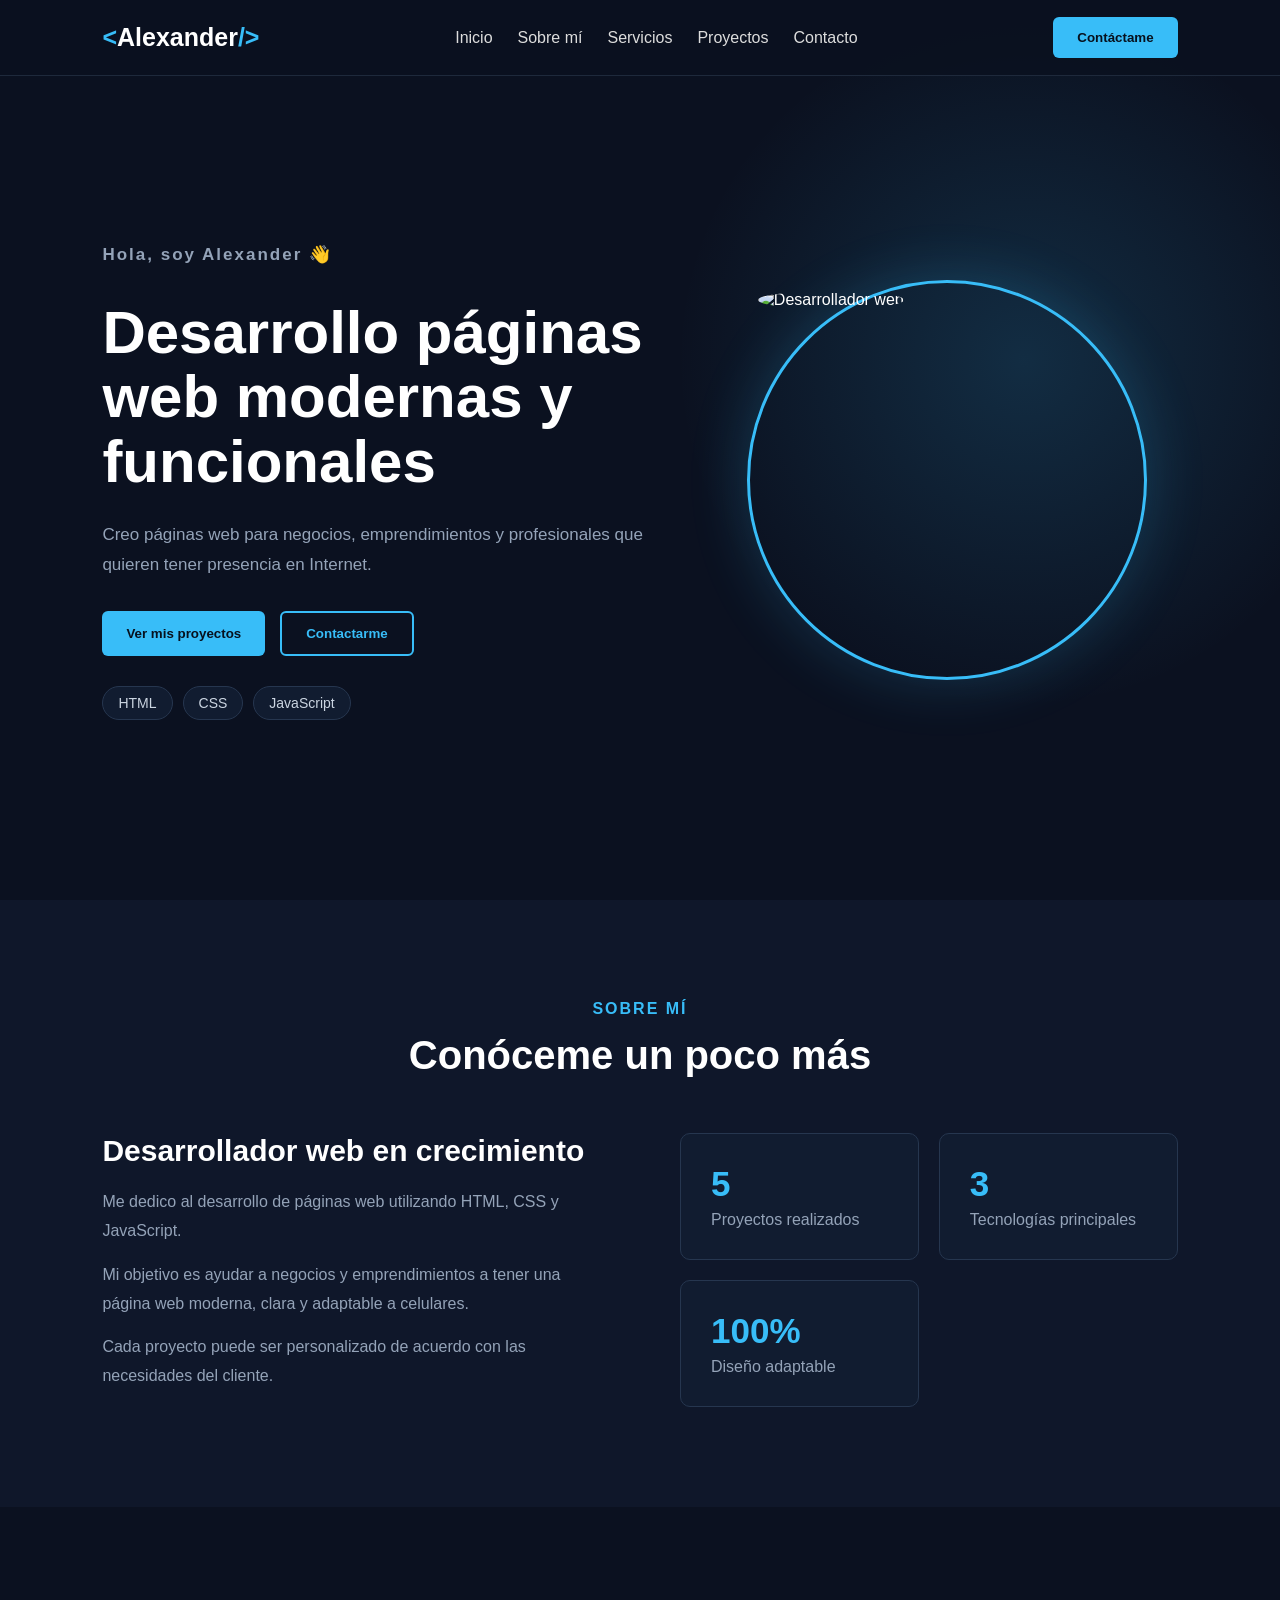
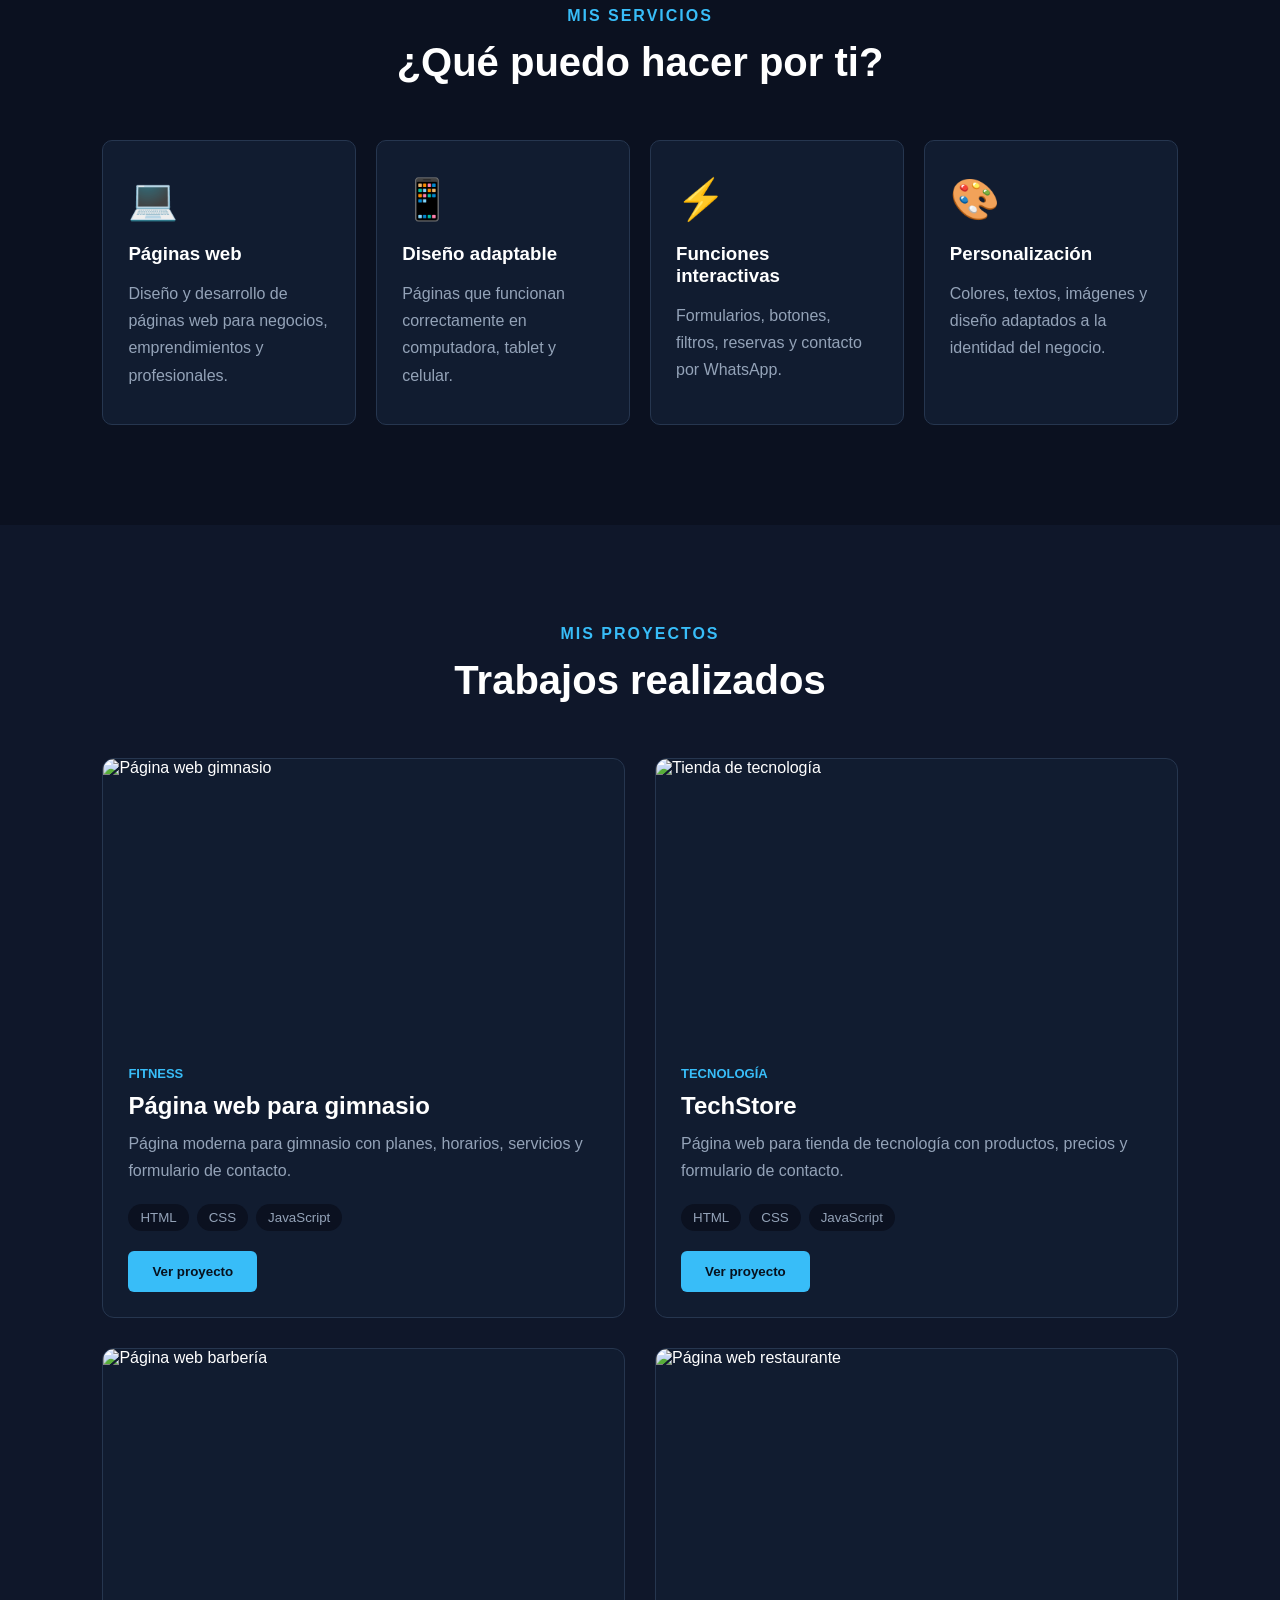
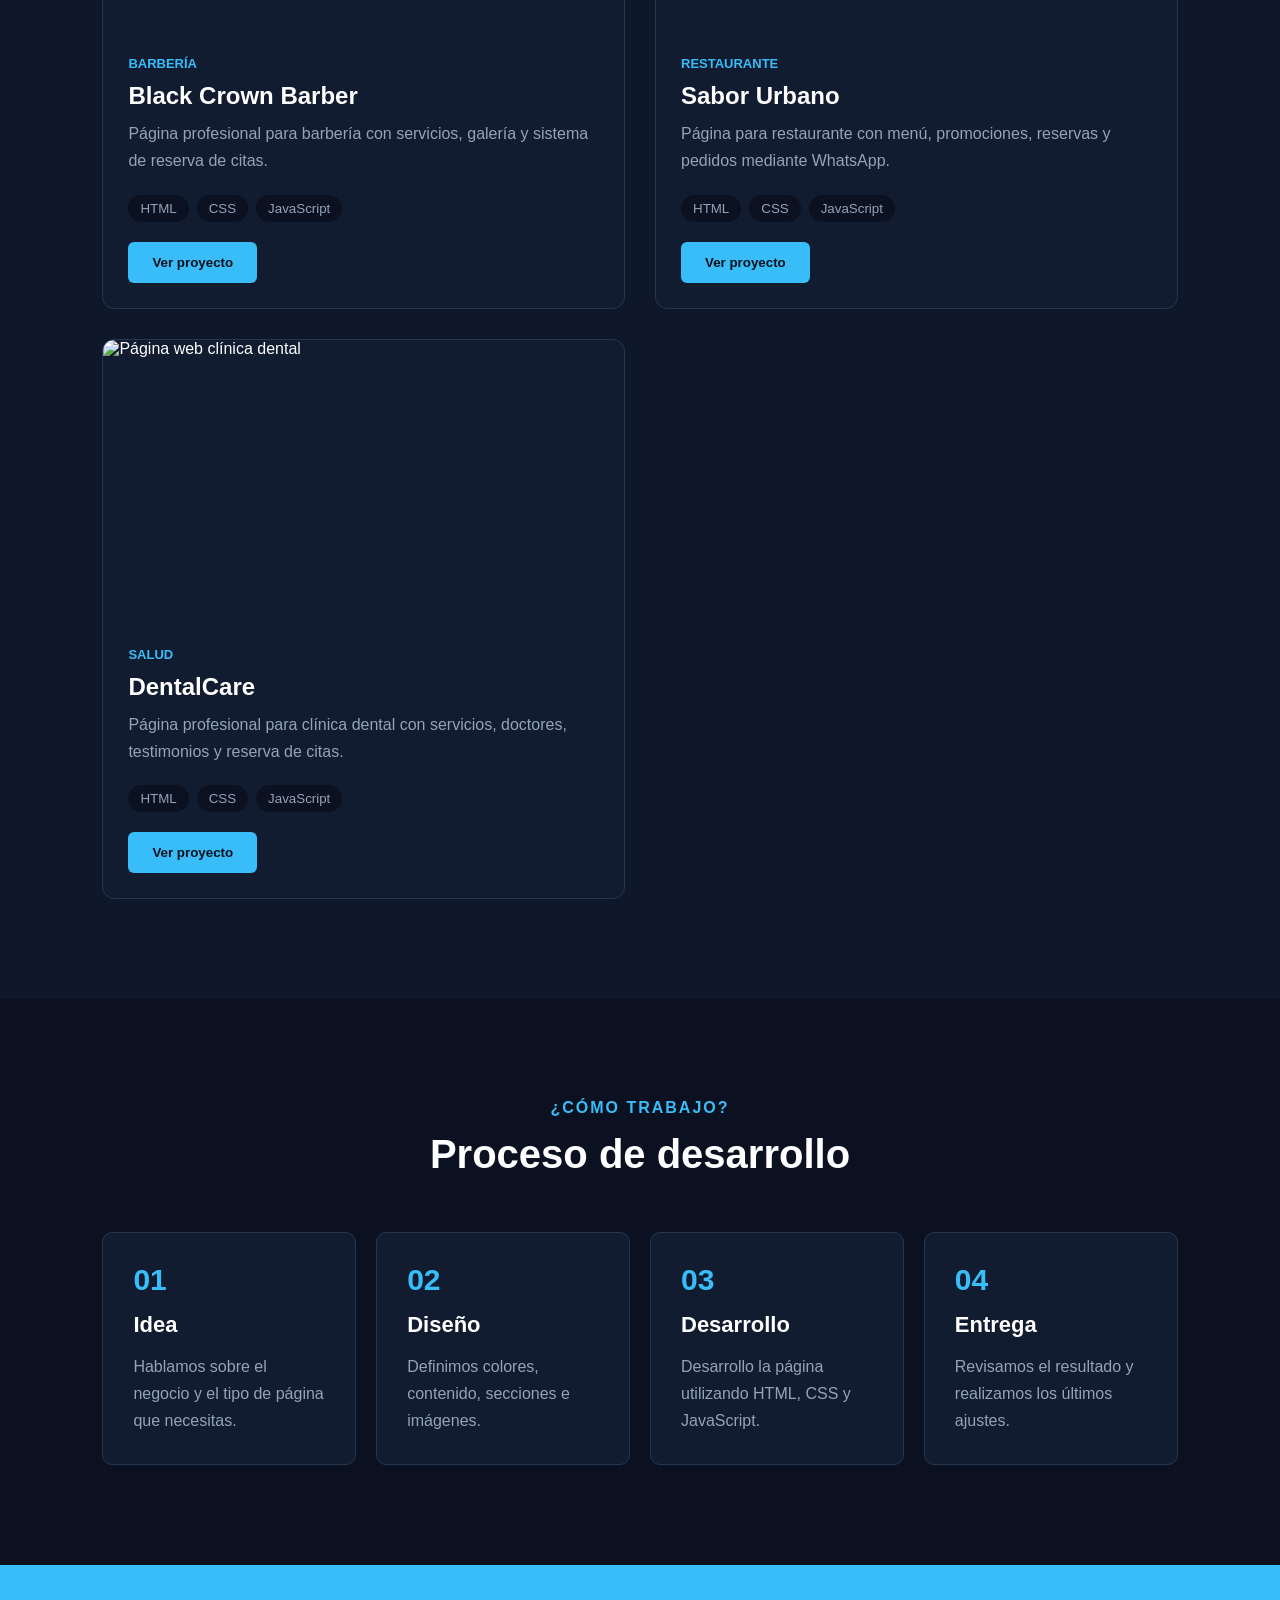
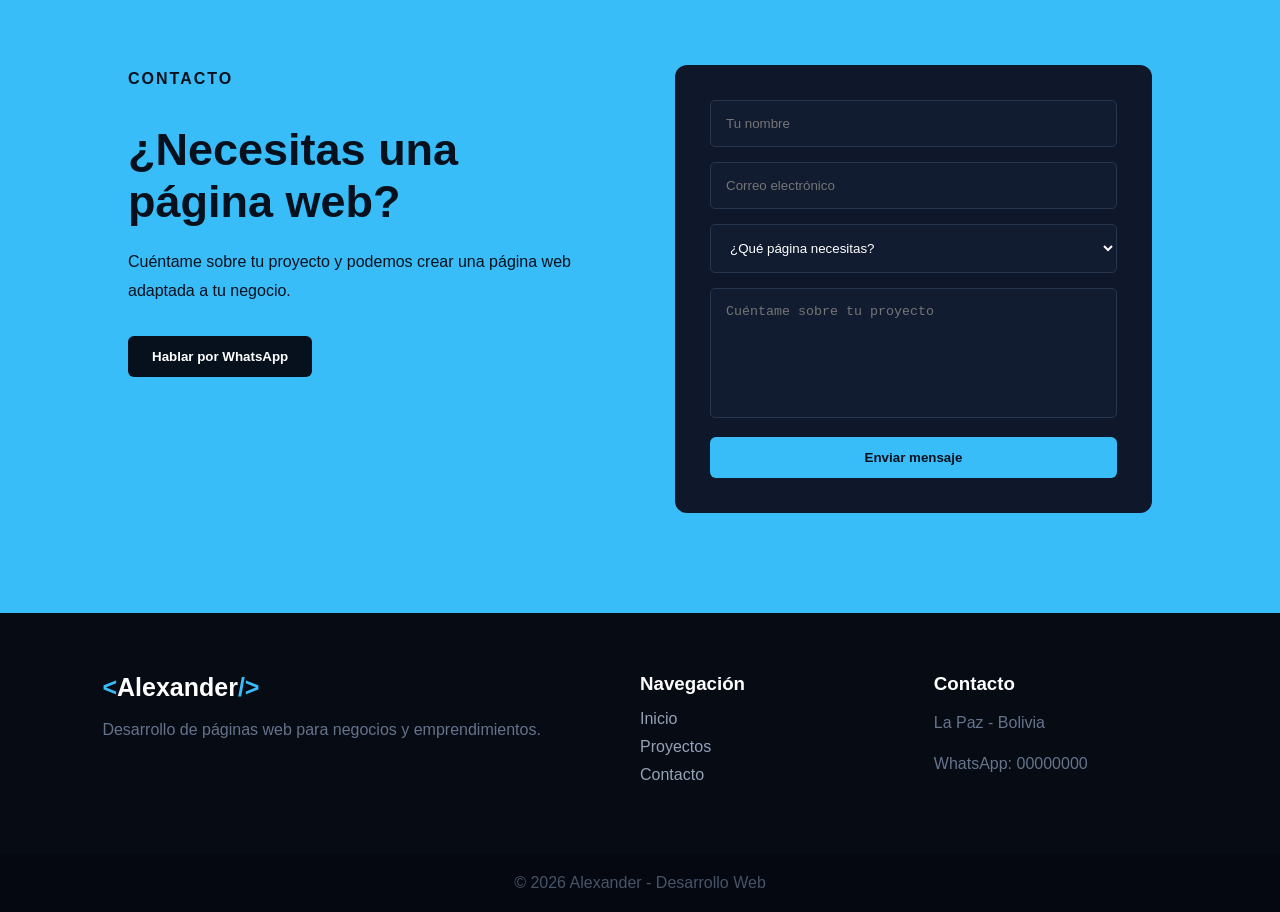
==== index.html @ 6d2e532c "Add files via upload" ====
<!DOCTYPE html>
<html lang="es">

<head>
    <meta charset="UTF-8">
    <meta name="viewport" content="width=device-width, initial-scale=1.0">

    <title>Mi Portafolio Web</title>

    <link rel="stylesheet" href="estilos.css">
</head>

<body>

    <!-- HEADER -->

    <header>

        <div class="logo">
            <span>&lt;</span>Alexander<span>/&gt;</span>
        </div>

        <nav>
            <a href="#inicio">Inicio</a>
            <a href="#sobre-mi">Sobre mí</a>
            <a href="#servicios">Servicios</a>
            <a href="#proyectos">Proyectos</a>
            <a href="#contacto">Contacto</a>
        </nav>

        <button onclick="irContacto()">
            Contáctame
        </button>

    </header>


    <!-- INICIO -->

    <section id="inicio" class="inicio">

        <div class="contenido-inicio">

            <p class="saludo">
                Hola, soy Alexander 👋
            </p>

            <h1>
                Desarrollo páginas web
                modernas y funcionales
            </h1>

            <p>
                Creo páginas web para negocios,
                emprendimientos y profesionales que quieren
                tener presencia en Internet.
            </p>


            <div class="botones-inicio">

                <button onclick="irProyectos()">
                    Ver mis proyectos
                </button>

                <button class="boton-secundario" onclick="irContacto()">
                    Contactarme
                </button>

            </div>


            <div class="tecnologias">

                <span>HTML</span>

                <span>CSS</span>

                <span>JavaScript</span>

            </div>

        </div>


        <div class="imagen-inicio">

            <div class="circulo">

                <img
                    src="imagenes/perfil.jpg"
                    alt="Desarrollador web"
                >

            </div>

        </div>

    </section>


    <!-- SOBRE MI -->

    <section id="sobre-mi" class="sobre-mi">

        <div class="titulo-seccion">

            <p>SOBRE MÍ</p>

            <h2>
                Conóceme un poco más
            </h2>

        </div>


        <div class="contenido-sobre-mi">

            <div class="texto-sobre-mi">

                <h3>
                    Desarrollador web en crecimiento
                </h3>

                <p>
                    Me dedico al desarrollo de páginas web
                    utilizando HTML, CSS y JavaScript.
                </p>

                <p>
                    Mi objetivo es ayudar a negocios y
                    emprendimientos a tener una página web
                    moderna, clara y adaptable a celulares.
                </p>

                <p>
                    Cada proyecto puede ser personalizado
                    de acuerdo con las necesidades del cliente.
                </p>

            </div>


            <div class="datos-sobre-mi">

                <div>
                    <strong>5</strong>
                    <span>Proyectos realizados</span>
                </div>

                <div>
                    <strong>3</strong>
                    <span>Tecnologías principales</span>
                </div>

                <div>
                    <strong>100%</strong>
                    <span>Diseño adaptable</span>
                </div>

            </div>

        </div>

    </section>


    <!-- SERVICIOS -->

    <section id="servicios" class="servicios-seccion">

        <div class="titulo-seccion">

            <p>MIS SERVICIOS</p>

            <h2>
                ¿Qué puedo hacer por ti?
            </h2>

        </div>


        <div class="servicios">

            <div class="servicio">

                <div class="icono">
                    💻
                </div>

                <h3>
                    Páginas web
                </h3>

                <p>
                    Diseño y desarrollo de páginas web
                    para negocios, emprendimientos y
                    profesionales.
                </p>

            </div>


            <div class="servicio">

                <div class="icono">
                    📱
                </div>

                <h3>
                    Diseño adaptable
                </h3>

                <p>
                    Páginas que funcionan correctamente
                    en computadora, tablet y celular.
                </p>

            </div>


            <div class="servicio">

                <div class="icono">
                    ⚡
                </div>

                <h3>
                    Funciones interactivas
                </h3>

                <p>
                    Formularios, botones, filtros,
                    reservas y contacto por WhatsApp.
                </p>

            </div>


            <div class="servicio">

                <div class="icono">
                    🎨
                </div>

                <h3>
                    Personalización
                </h3>

                <p>
                    Colores, textos, imágenes y diseño
                    adaptados a la identidad del negocio.
                </p>

            </div>

        </div>

    </section>


    <!-- PROYECTOS -->

    <section id="proyectos" class="proyectos-seccion">

        <div class="titulo-seccion">

            <p>MIS PROYECTOS</p>

            <h2>
                Trabajos realizados
            </h2>

        </div>


        <div class="proyectos">


            <!-- PROYECTO 1 -->

            <div class="proyecto">

                <div class="imagen-proyecto">

                    <img
                        src="imagenes/gimnasio.jpg"
                        alt="Página web gimnasio"
                    >

                </div>

                <div class="info-proyecto">

                    <span>
                        FITNESS
                    </span>

                    <h3>
                        Página web para gimnasio
                    </h3>

                    <p>
                        Página moderna para gimnasio con
                        planes, horarios, servicios y
                        formulario de contacto.
                    </p>

                    <div class="etiquetas">

                        <small>HTML</small>
                        <small>CSS</small>
                        <small>JavaScript</small>

                    </div>

                    <button onclick="verProyecto('gimnasio')">
                        Ver proyecto
                    </button>

                </div>

            </div>


            <!-- PROYECTO 2 -->

            <div class="proyecto">

                <div class="imagen-proyecto">

                    <img
                        src="imagenes/tecnologia.jpg"
                        alt="Tienda de tecnología"
                    >

                </div>

                <div class="info-proyecto">

                    <span>
                        TECNOLOGÍA
                    </span>

                    <h3>
                        TechStore
                    </h3>

                    <p>
                        Página web para tienda de tecnología
                        con productos, precios y formulario
                        de contacto.
                    </p>

                    <div class="etiquetas">

                        <small>HTML</small>
                        <small>CSS</small>
                        <small>JavaScript</small>

                    </div>

                    <button onclick="verProyecto('tecnologia')">
                        Ver proyecto
                    </button>

                </div>

            </div>


            <!-- PROYECTO 3 -->

            <div class="proyecto">

                <div class="imagen-proyecto">

                    <img
                        src="imagenes/barberia.jpg"
                        alt="Página web barbería"
                    >

                </div>

                <div class="info-proyecto">

                    <span>
                        BARBERÍA
                    </span>

                    <h3>
                        Black Crown Barber
                    </h3>

                    <p>
                        Página profesional para barbería
                        con servicios, galería y sistema
                        de reserva de citas.
                    </p>

                    <div class="etiquetas">

                        <small>HTML</small>
                        <small>CSS</small>
                        <small>JavaScript</small>

                    </div>

                    <button onclick="verProyecto('barberia')">
                        Ver proyecto
                    </button>

                </div>

            </div>


            <!-- PROYECTO 4 -->

            <div class="proyecto">

                <div class="imagen-proyecto">

                    <img
                        src="imagenes/restaurante.jpg"
                        alt="Página web restaurante"
                    >

                </div>

                <div class="info-proyecto">

                    <span>
                        RESTAURANTE
                    </span>

                    <h3>
                        Sabor Urbano
                    </h3>

                    <p>
                        Página para restaurante con menú,
                        promociones, reservas y pedidos
                        mediante WhatsApp.
                    </p>

                    <div class="etiquetas">

                        <small>HTML</small>
                        <small>CSS</small>
                        <small>JavaScript</small>

                    </div>

                    <button onclick="verProyecto('restaurante')">
                        Ver proyecto
                    </button>

                </div>

            </div>


            <!-- PROYECTO 5 -->

            <div class="proyecto">

                <div class="imagen-proyecto">

                    <img
                        src="imagenes/dental.jpg"
                        alt="Página web clínica dental"
                    >

                </div>

                <div class="info-proyecto">

                    <span>
                        SALUD
                    </span>

                    <h3>
                        DentalCare
                    </h3>

                    <p>
                        Página profesional para clínica
                        dental con servicios, doctores,
                        testimonios y reserva de citas.
                    </p>

                    <div class="etiquetas">

                        <small>HTML</small>
                        <small>CSS</small>
                        <small>JavaScript</small>

                    </div>

                    <button onclick="verProyecto('dental')">
                        Ver proyecto
                    </button>

                </div>

            </div>

        </div>

    </section>


    <!-- PROCESO -->

    <section class="proceso">

        <div class="titulo-seccion">

            <p>¿CÓMO TRABAJO?</p>

            <h2>
                Proceso de desarrollo
            </h2>

        </div>


        <div class="pasos">

            <div class="paso">

                <span>01</span>

                <h3>
                    Idea
                </h3>

                <p>
                    Hablamos sobre el negocio y el tipo
                    de página que necesitas.
                </p>

            </div>


            <div class="paso">

                <span>02</span>

                <h3>
                    Diseño
                </h3>

                <p>
                    Definimos colores, contenido,
                    secciones e imágenes.
                </p>

            </div>


            <div class="paso">

                <span>03</span>

                <h3>
                    Desarrollo
                </h3>

                <p>
                    Desarrollo la página utilizando
                    HTML, CSS y JavaScript.
                </p>

            </div>


            <div class="paso">

                <span>04</span>

                <h3>
                    Entrega
                </h3>

                <p>
                    Revisamos el resultado y realizamos
                    los últimos ajustes.
                </p>

            </div>

        </div>

    </section>


    <!-- CONTACTO -->

    <section id="contacto" class="contacto">

        <div class="contacto-texto">

            <p class="subtitulo">
                CONTACTO
            </p>

            <h2>
                ¿Necesitas una página web?
            </h2>

            <p>
                Cuéntame sobre tu proyecto y podemos
                crear una página web adaptada a tu
                negocio.
            </p>


            <button onclick="abrirWhatsApp()">
                Hablar por WhatsApp
            </button>

        </div>


        <form id="formularioContacto">

            <input
                type="text"
                id="nombre"
                placeholder="Tu nombre"
                required
            >

            <input
                type="email"
                id="correo"
                placeholder="Correo electrónico"
                required
            >

            <select id="tipoPagina" required>

                <option value="">
                    ¿Qué página necesitas?
                </option>

                <option>
                    Página para negocio
                </option>

                <option>
                    Restaurante
                </option>

                <option>
                    Tienda
                </option>

                <option>
                    Portafolio
                </option>

                <option>
                    Otro proyecto
                </option>

            </select>


            <textarea
                id="mensaje"
                placeholder="Cuéntame sobre tu proyecto"
                required
            ></textarea>


            <button type="submit">
                Enviar mensaje
            </button>

        </form>

    </section>


    <!-- FOOTER -->

    <footer>

        <div>

            <div class="logo">
                <span>&lt;</span>Alexander<span>/&gt;</span>
            </div>

            <p>
                Desarrollo de páginas web para negocios
                y emprendimientos.
            </p>

        </div>


        <div>

            <h3>
                Navegación
            </h3>

            <a href="#inicio">
                Inicio
            </a>

            <a href="#proyectos">
                Proyectos
            </a>

            <a href="#contacto">
                Contacto
            </a>

        </div>


        <div>

            <h3>
                Contacto
            </h3>

            <p>
                La Paz - Bolivia
            </p>

            <p>
                WhatsApp: 00000000
            </p>

        </div>

    </footer>


    <div class="derechos">

        © 2026 Alexander - Desarrollo Web

    </div>


    <script src="script.js"></script>

</body>

</html>
---- estilos.css ----
* {
    margin: 0;
    padding: 0;
    box-sizing: border-box;
}

html {
    scroll-behavior: smooth;
}

body {
    font-family: Arial, Helvetica, sans-serif;
    background-color: #0b1120;
    color: white;
}


/* HEADER */

header {
    position: fixed;

    top: 0;
    left: 0;

    width: 100%;

    padding: 17px 8%;

    display: flex;

    justify-content: space-between;
    align-items: center;

    background-color: rgba(11, 17, 32, 0.95);

    border-bottom: 1px solid #1e293b;

    z-index: 1000;
}


.logo {
    font-size: 25px;

    font-weight: bold;
}


.logo span {
    color: #38bdf8;
}


nav {
    display: flex;

    gap: 25px;
}


nav a {
    color: #ddd;

    text-decoration: none;

    transition: 0.3s;
}


nav a:hover {
    color: #38bdf8;
}


button {
    padding: 13px 24px;

    border: none;

    background-color: #38bdf8;

    color: #07111e;

    border-radius: 6px;

    font-weight: bold;

    cursor: pointer;

    transition: 0.3s;
}


button:hover {
    background-color: white;

    transform: translateY(-2px);
}


/* INICIO */

.inicio {
    min-height: 100vh;

    padding: 120px 8% 60px;

    display: grid;

    grid-template-columns: 1.2fr 1fr;

    align-items: center;

    gap: 60px;

    background:
        radial-gradient(
            circle at 80% 40%,
            rgba(56,189,248,0.16),
            transparent 30%
        );
}


.saludo,
.subtitulo,
.titulo-seccion p {
    color: #38bdf8;

    font-weight: bold;

    letter-spacing: 2px;

    margin-bottom: 15px;
}


.contenido-inicio h1 {
    font-size: 60px;

    line-height: 1.08;

    margin-bottom: 25px;
}


.contenido-inicio > p {
    color: #94a3b8;

    line-height: 1.8;

    max-width: 600px;

    font-size: 17px;

    margin-bottom: 30px;
}


.botones-inicio {
    display: flex;

    gap: 15px;

    margin-bottom: 30px;
}


.boton-secundario {
    background-color: transparent;

    border: 2px solid #38bdf8;

    color: #38bdf8;
}


.boton-secundario:hover {
    background-color: #38bdf8;

    color: #07111e;
}


.tecnologias {
    display: flex;

    gap: 10px;

    flex-wrap: wrap;
}


.tecnologias span {
    background-color: #111c30;

    border: 1px solid #26364f;

    padding: 8px 15px;

    border-radius: 20px;

    color: #cbd5e1;

    font-size: 14px;
}


/* IMAGEN PERFIL */

.imagen-inicio {
    display: flex;

    justify-content: center;
}


.circulo {
    width: 400px;
    height: 400px;

    border-radius: 50%;

    padding: 8px;

    border: 3px solid #38bdf8;

    box-shadow:
        0 0 60px rgba(56,189,248,0.2);
}


.circulo img {
    width: 100%;
    height: 100%;

    object-fit: cover;

    border-radius: 50%;
}


/* SECCIONES */

.sobre-mi,
.servicios-seccion,
.proyectos-seccion,
.proceso {
    padding: 100px 8%;
}


.titulo-seccion {
    text-align: center;

    margin-bottom: 55px;
}


.titulo-seccion h2 {
    font-size: 40px;
}


/* SOBRE MI */

.sobre-mi {
    background-color: #0f172a;
}


.contenido-sobre-mi {
    display: grid;

    grid-template-columns: 1fr 1fr;

    gap: 80px;

    align-items: center;
}


.texto-sobre-mi h3 {
    font-size: 30px;

    margin-bottom: 20px;
}


.texto-sobre-mi p {
    color: #94a3b8;

    line-height: 1.8;

    margin-bottom: 15px;
}


.datos-sobre-mi {
    display: grid;

    grid-template-columns: repeat(2, 1fr);

    gap: 20px;
}


.datos-sobre-mi div {
    background-color: #111c30;

    border: 1px solid #26364f;

    padding: 30px;

    border-radius: 10px;

    display: flex;

    flex-direction: column;
}


.datos-sobre-mi strong {
    color: #38bdf8;

    font-size: 35px;
}


.datos-sobre-mi span {
    color: #94a3b8;

    margin-top: 7px;
}


/* SERVICIOS */

.servicios {
    display: grid;

    grid-template-columns:
        repeat(4, 1fr);

    gap: 20px;
}


.servicio {
    background-color: #111c30;

    padding: 35px 25px;

    border: 1px solid #26364f;

    border-radius: 10px;

    transition: 0.3s;
}


.servicio:hover {
    transform: translateY(-8px);

    border-color: #38bdf8;
}


.icono {
    font-size: 40px;

    margin-bottom: 20px;
}


.servicio h3 {
    margin-bottom: 15px;
}


.servicio p {
    color: #94a3b8;

    line-height: 1.7;
}


/* PROYECTOS */

.proyectos-seccion {
    background-color: #0f172a;
}


.proyectos {
    display: grid;

    grid-template-columns:
        repeat(2, 1fr);

    gap: 30px;
}


.proyecto {
    background-color: #111c30;

    border: 1px solid #26364f;

    border-radius: 12px;

    overflow: hidden;

    transition: 0.3s;
}


.proyecto:hover {
    transform: translateY(-7px);

    border-color: #38bdf8;
}


.imagen-proyecto {
    height: 280px;

    overflow: hidden;
}


.imagen-proyecto img {
    width: 100%;
    height: 100%;

    object-fit: cover;

    transition: 0.5s;
}


.proyecto:hover .imagen-proyecto img {
    transform: scale(1.05);
}


.info-proyecto {
    padding: 25px;
}


.info-proyecto > span {
    color: #38bdf8;

    font-size: 13px;

    font-weight: bold;
}


.info-proyecto h3 {
    font-size: 24px;

    margin: 10px 0;
}


.info-proyecto p {
    color: #94a3b8;

    line-height: 1.7;

    margin-bottom: 20px;
}


.etiquetas {
    display: flex;

    gap: 8px;

    margin-bottom: 20px;
}


.etiquetas small {
    padding: 6px 12px;

    background-color: #0b1120;

    border-radius: 15px;

    color: #94a3b8;
}


/* PROCESO */

.pasos {
    display: grid;

    grid-template-columns:
        repeat(4, 1fr);

    gap: 20px;
}


.paso {
    position: relative;

    padding: 30px;

    border: 1px solid #26364f;

    border-radius: 10px;

    background-color: #111c30;
}


.paso span {
    color: #38bdf8;

    font-size: 30px;

    font-weight: bold;
}


.paso h3 {
    font-size: 22px;

    margin: 15px 0;
}


.paso p {
    color: #94a3b8;

    line-height: 1.7;
}


/* CONTACTO */

.contacto {
    display: grid;

    grid-template-columns: 1fr 1fr;

    gap: 70px;

    padding: 100px 10%;

    background-color: #38bdf8;

    color: #07111e;
}


.contacto .subtitulo {
    color: #07111e;
}


.contacto-texto h2 {
    font-size: 45px;

    margin-bottom: 20px;
}


.contacto-texto p {
    line-height: 1.8;

    max-width: 500px;

    margin-bottom: 30px;
}


.contacto-texto button {
    background-color: #07111e;

    color: white;
}


.contacto-texto button:hover {
    background-color: white;

    color: #07111e;
}


form {
    background-color: #0f172a;

    padding: 35px;

    border-radius: 12px;
}


input,
select,
textarea {
    width: 100%;

    padding: 15px;

    margin-bottom: 15px;

    border: 1px solid #26364f;

    background-color: #111c30;

    color: white;

    border-radius: 5px;

    outline: none;
}


input:focus,
select:focus,
textarea:focus {
    border-color: #38bdf8;
}


textarea {
    height: 130px;

    resize: none;
}


form button {
    width: 100%;
}


/* FOOTER */

footer {
    display: grid;

    grid-template-columns:
        2fr 1fr 1fr;

    gap: 50px;

    padding: 60px 8%;

    background-color: #070b14;
}


footer p {
    color: #64748b;

    margin-top: 15px;

    line-height: 1.6;
}


footer h3 {
    margin-bottom: 15px;
}


footer a {
    color: #94a3b8;

    text-decoration: none;

    display: block;

    margin-bottom: 10px;
}


footer a:hover {
    color: #38bdf8;
}


.derechos {
    background-color: #050810;

    padding: 20px;

    text-align: center;

    color: #475569;
}


/* TABLET */

@media (max-width: 1000px) {

    header > button {
        display: none;
    }


    .inicio {
        grid-template-columns: 1fr;
    }


    .imagen-inicio {
        order: -1;

        margin-top: 40px;
    }


    .circulo {
        width: 300px;
        height: 300px;
    }


    .contenido-inicio {
        text-align: center;

        margin: auto;
    }


    .botones-inicio,
    .tecnologias {
        justify-content: center;
    }


    .servicios {
        grid-template-columns:
            repeat(2, 1fr);
    }


    .pasos {
        grid-template-columns:
            repeat(2, 1fr);
    }

}


/* CELULAR */

@media (max-width: 700px) {

    header {
        flex-direction: column;

        padding: 15px;
    }


    nav {
        margin-top: 12px;

        gap: 10px;

        flex-wrap: wrap;

        justify-content: center;
    }


    nav a {
        font-size: 13px;
    }


    .inicio {
        padding-top: 160px;
    }


    .contenido-inicio h1 {
        font-size: 40px;
    }


    .botones-inicio {
        flex-direction: column;
    }


    .contenido-sobre-mi {
        grid-template-columns: 1fr;
    }


    .datos-sobre-mi {
        grid-template-columns: 1fr;
    }


    .servicios {
        grid-template-columns: 1fr;
    }


    .proyectos {
        grid-template-columns: 1fr;
    }


    .pasos {
        grid-template-columns: 1fr;
    }


    .contacto {
        grid-template-columns: 1fr;

        padding: 70px 6%;
    }


    .contacto-texto h2 {
        font-size: 35px;
    }


    footer {
        grid-template-columns: 1fr;
    }

}
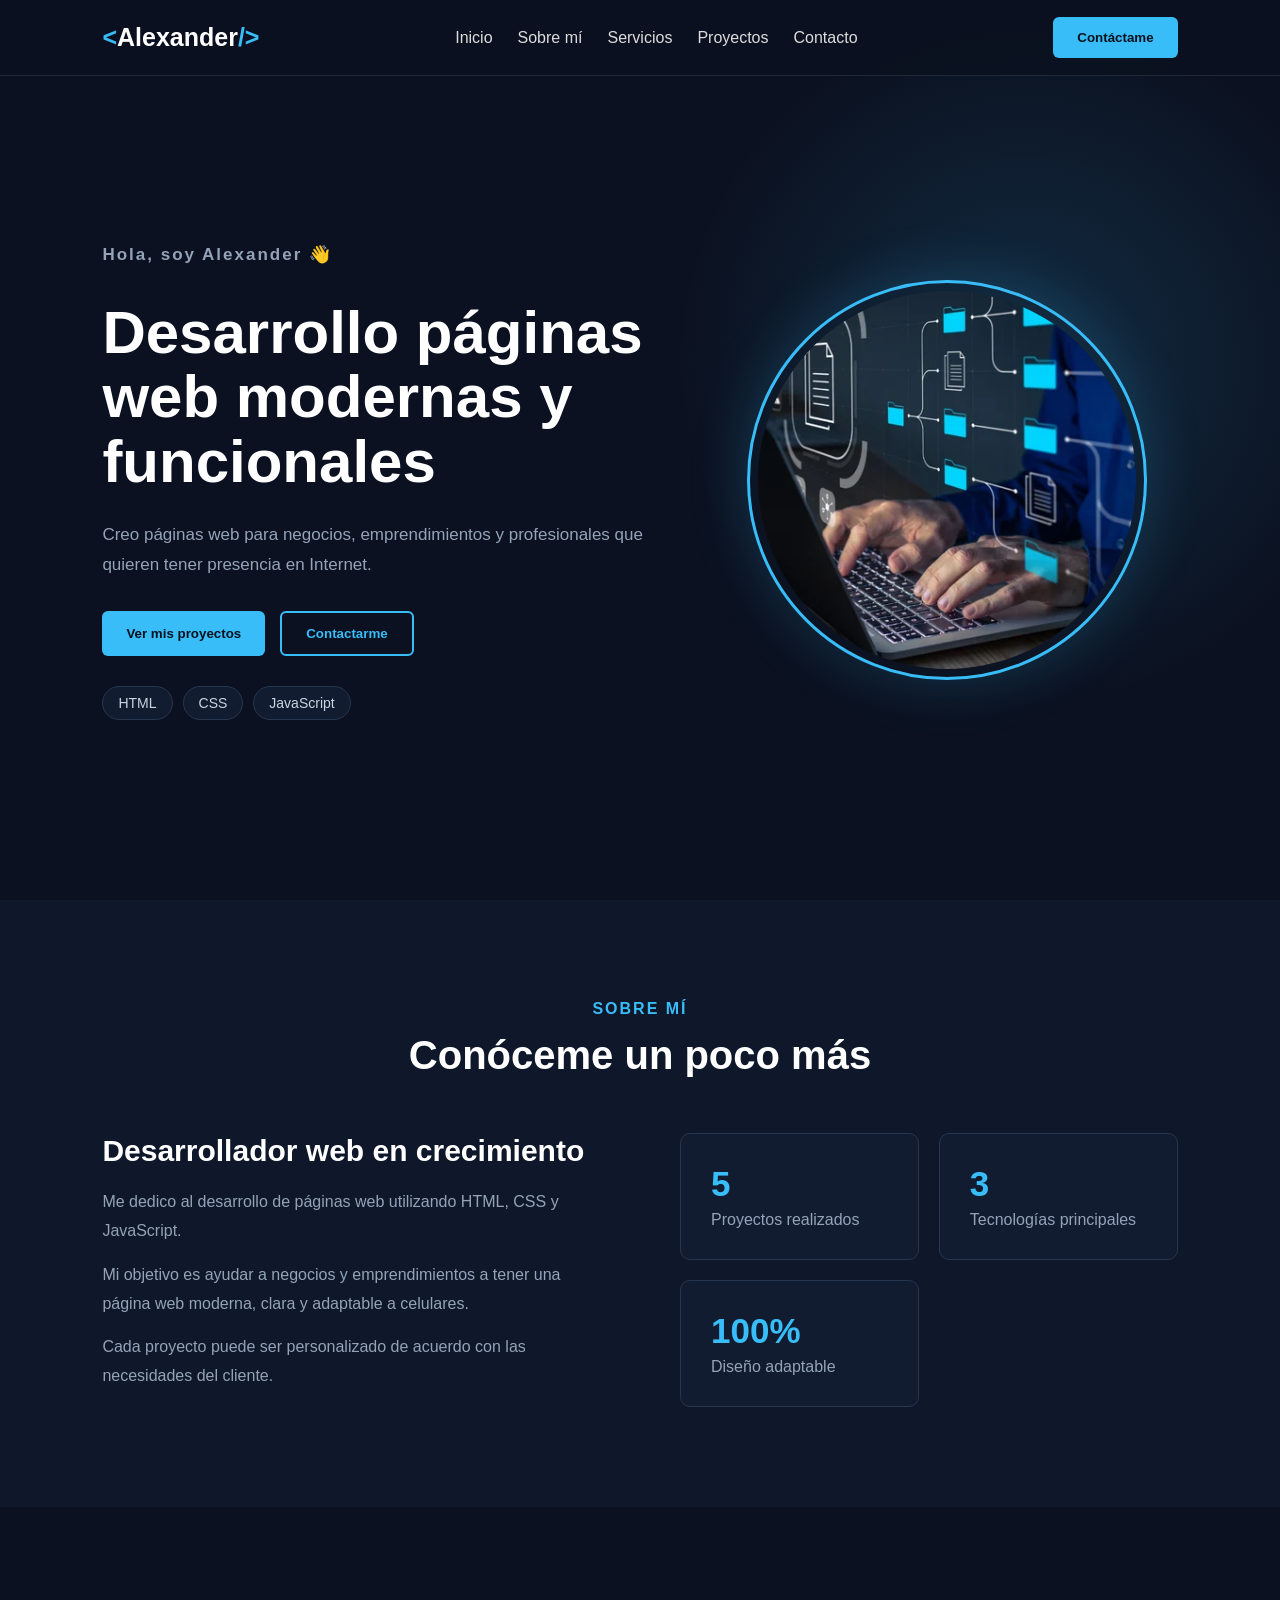
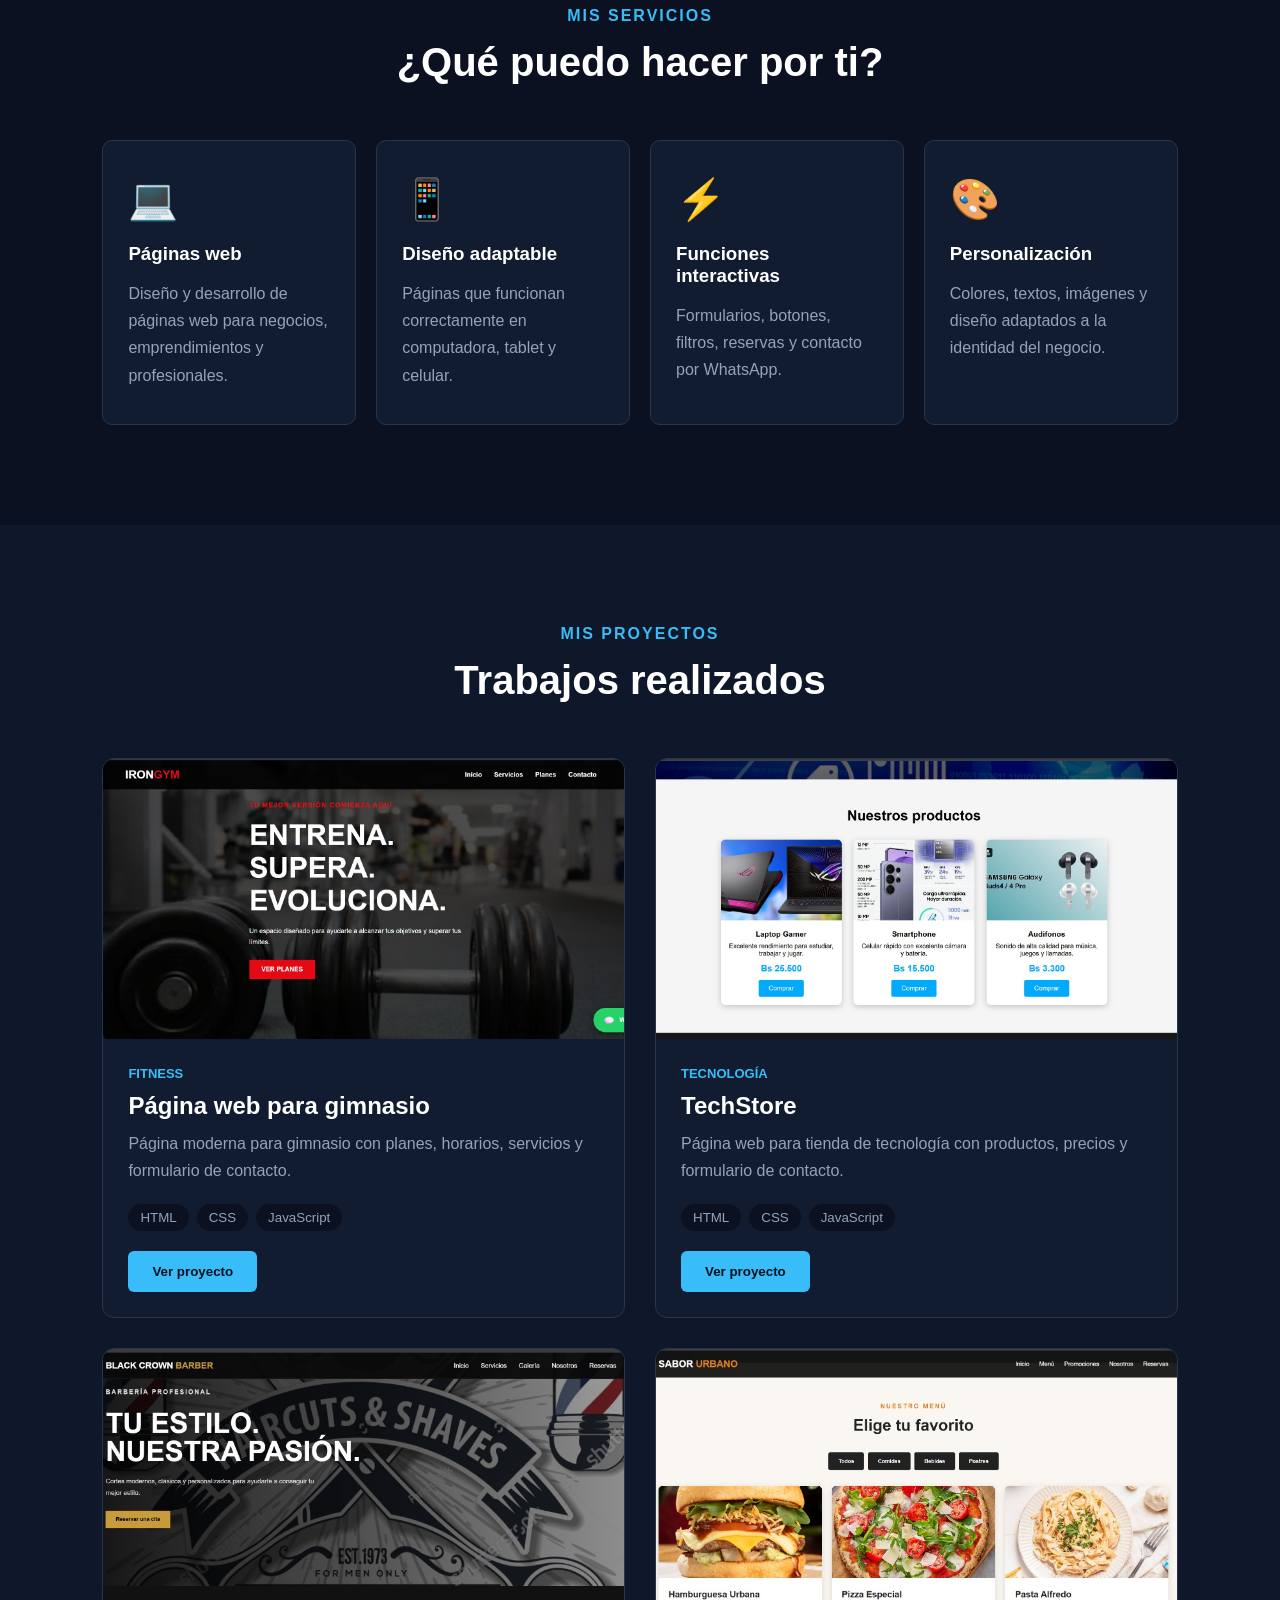
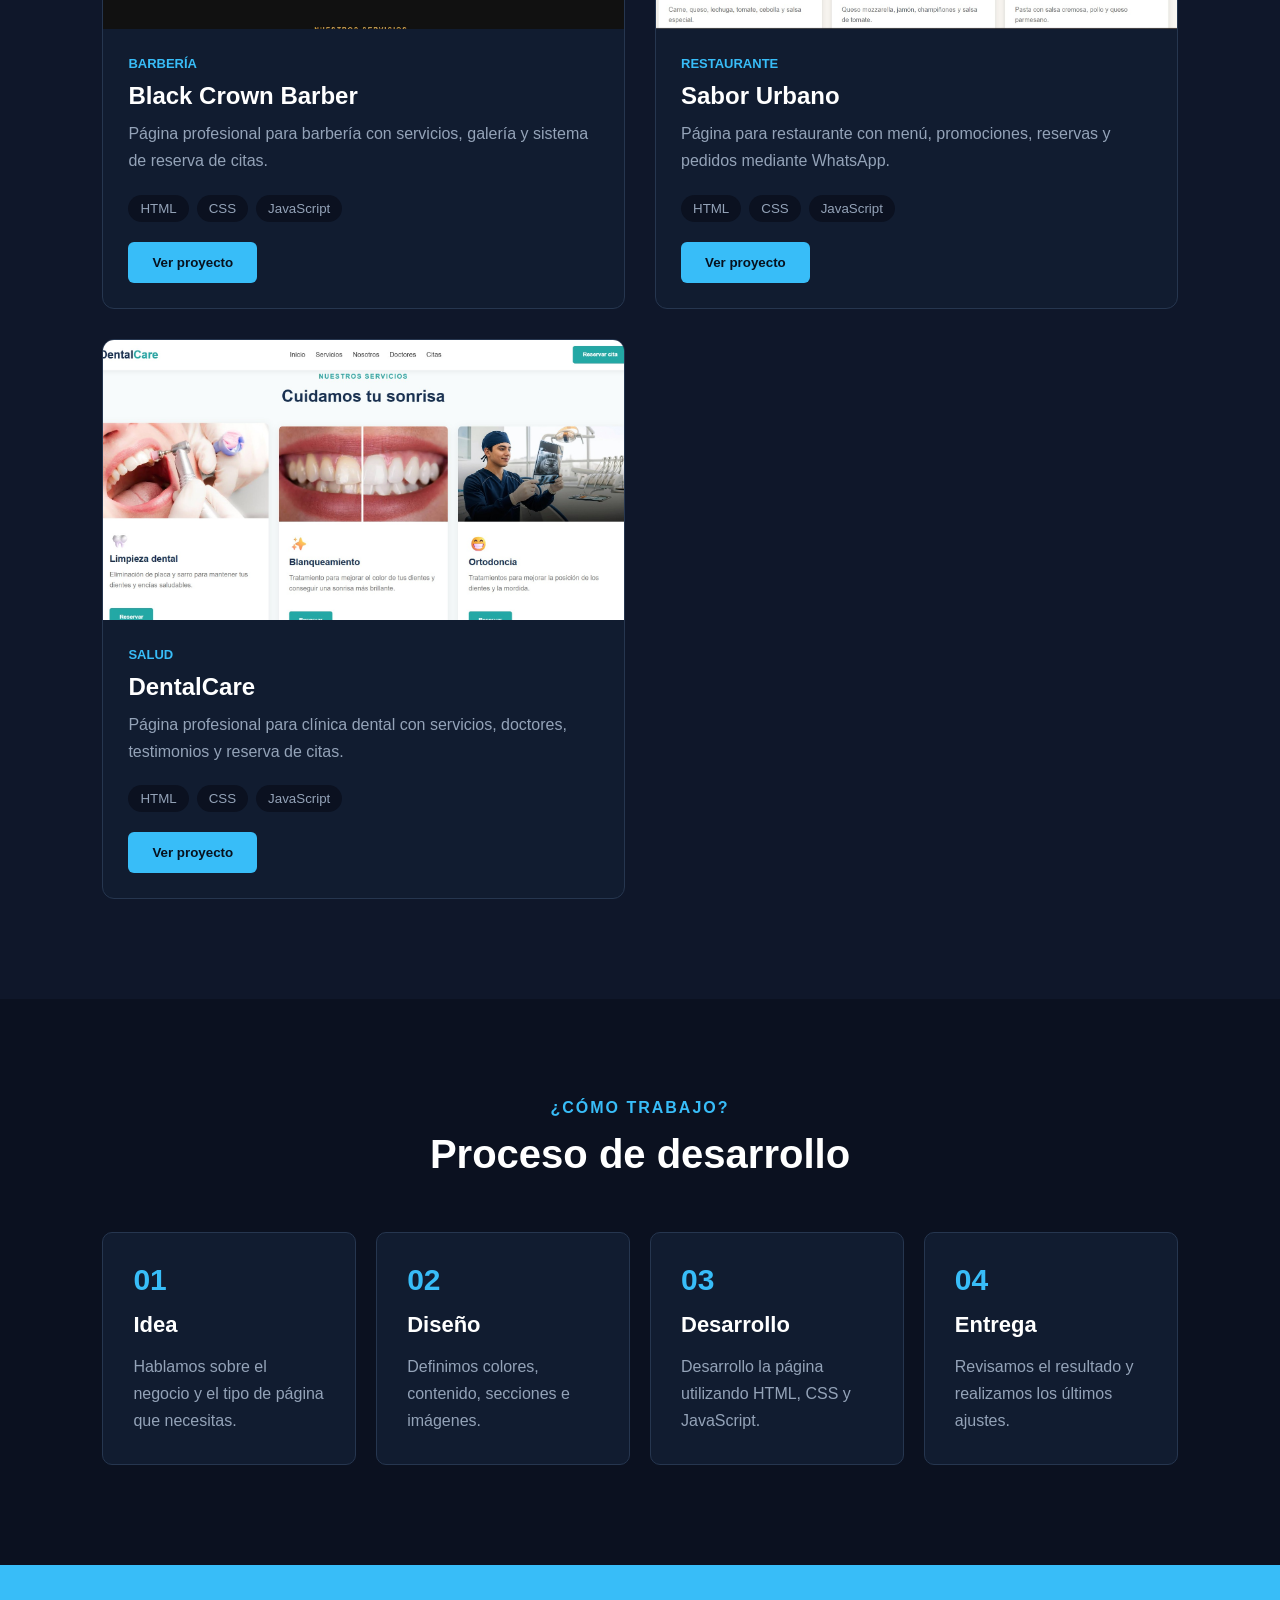
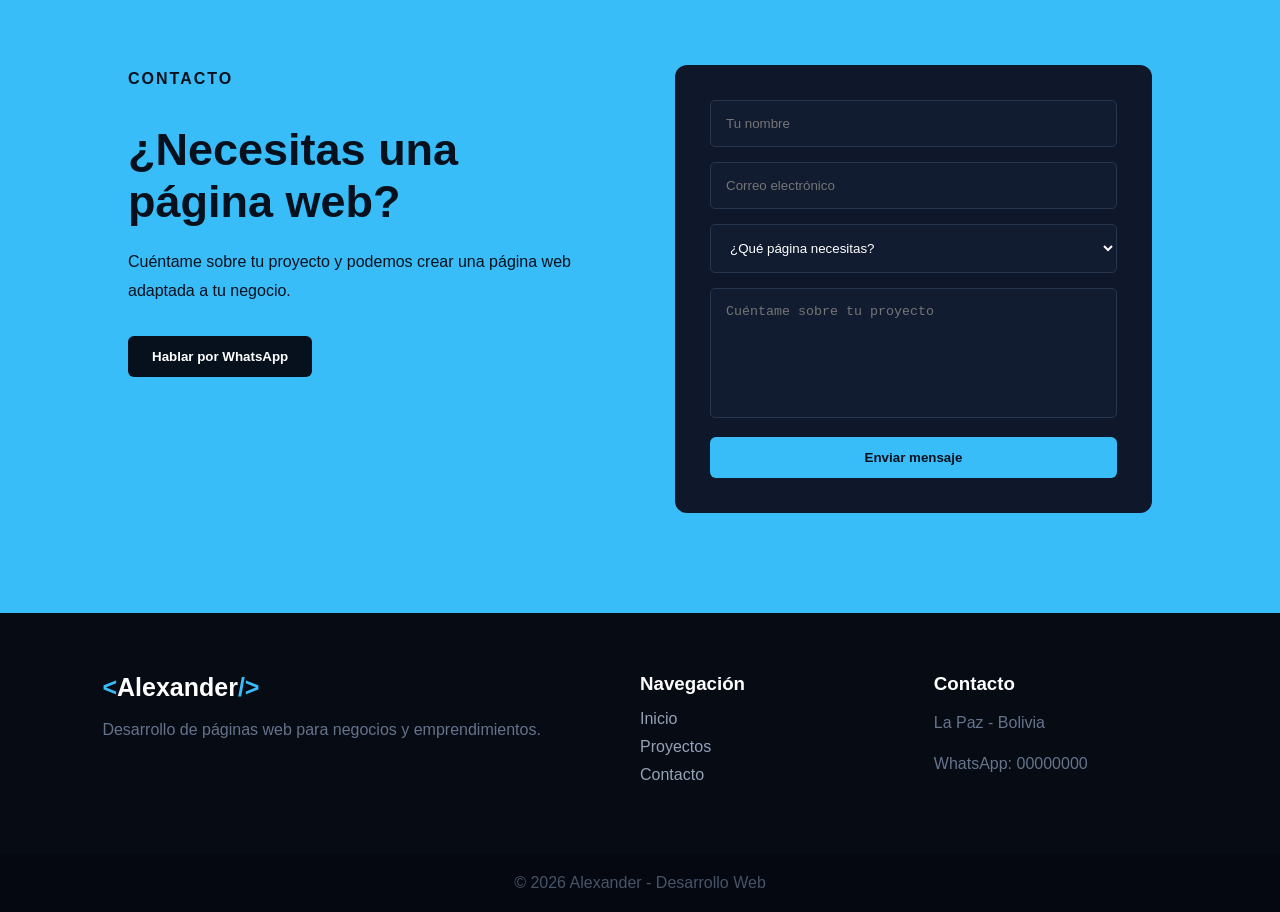
==== commit ec6e944b: "Update index.html" ====
--- a/index.html
+++ b/index.html
@@ -88,7 +88,7 @@
             <div class="circulo">
 
                 <img
-                    src="imagenes/perfil.jpg"
+                    src="perfil.jpg"
                     alt="Desarrollador web"
                 >
 
@@ -284,7 +284,7 @@
                 <div class="imagen-proyecto">
 
                     <img
-                        src="imagenes/gimnasio.jpg"
+                        src="gimnasio.jpg"
                         alt="Página web gimnasio"
                     >
 
@@ -330,7 +330,7 @@
                 <div class="imagen-proyecto">
 
                     <img
-                        src="imagenes/tecnologia.jpg"
+                        src="tecnologia.jpg"
                         alt="Tienda de tecnología"
                     >
 
@@ -376,7 +376,7 @@
                 <div class="imagen-proyecto">
 
                     <img
-                        src="imagenes/barberia.jpg"
+                        src="barberia.jpg"
                         alt="Página web barbería"
                     >
 
@@ -422,7 +422,7 @@
                 <div class="imagen-proyecto">
 
                     <img
-                        src="imagenes/restaurante.jpg"
+                        src="restaurante.jpg"
                         alt="Página web restaurante"
                     >
 
@@ -468,7 +468,7 @@
                 <div class="imagen-proyecto">
 
                     <img
-                        src="imagenes/dental.jpg"
+                        src="dental.jpg"
                         alt="Página web clínica dental"
                     >
 
@@ -754,4 +754,4 @@
 
 </body>
 
-</html>+</html>
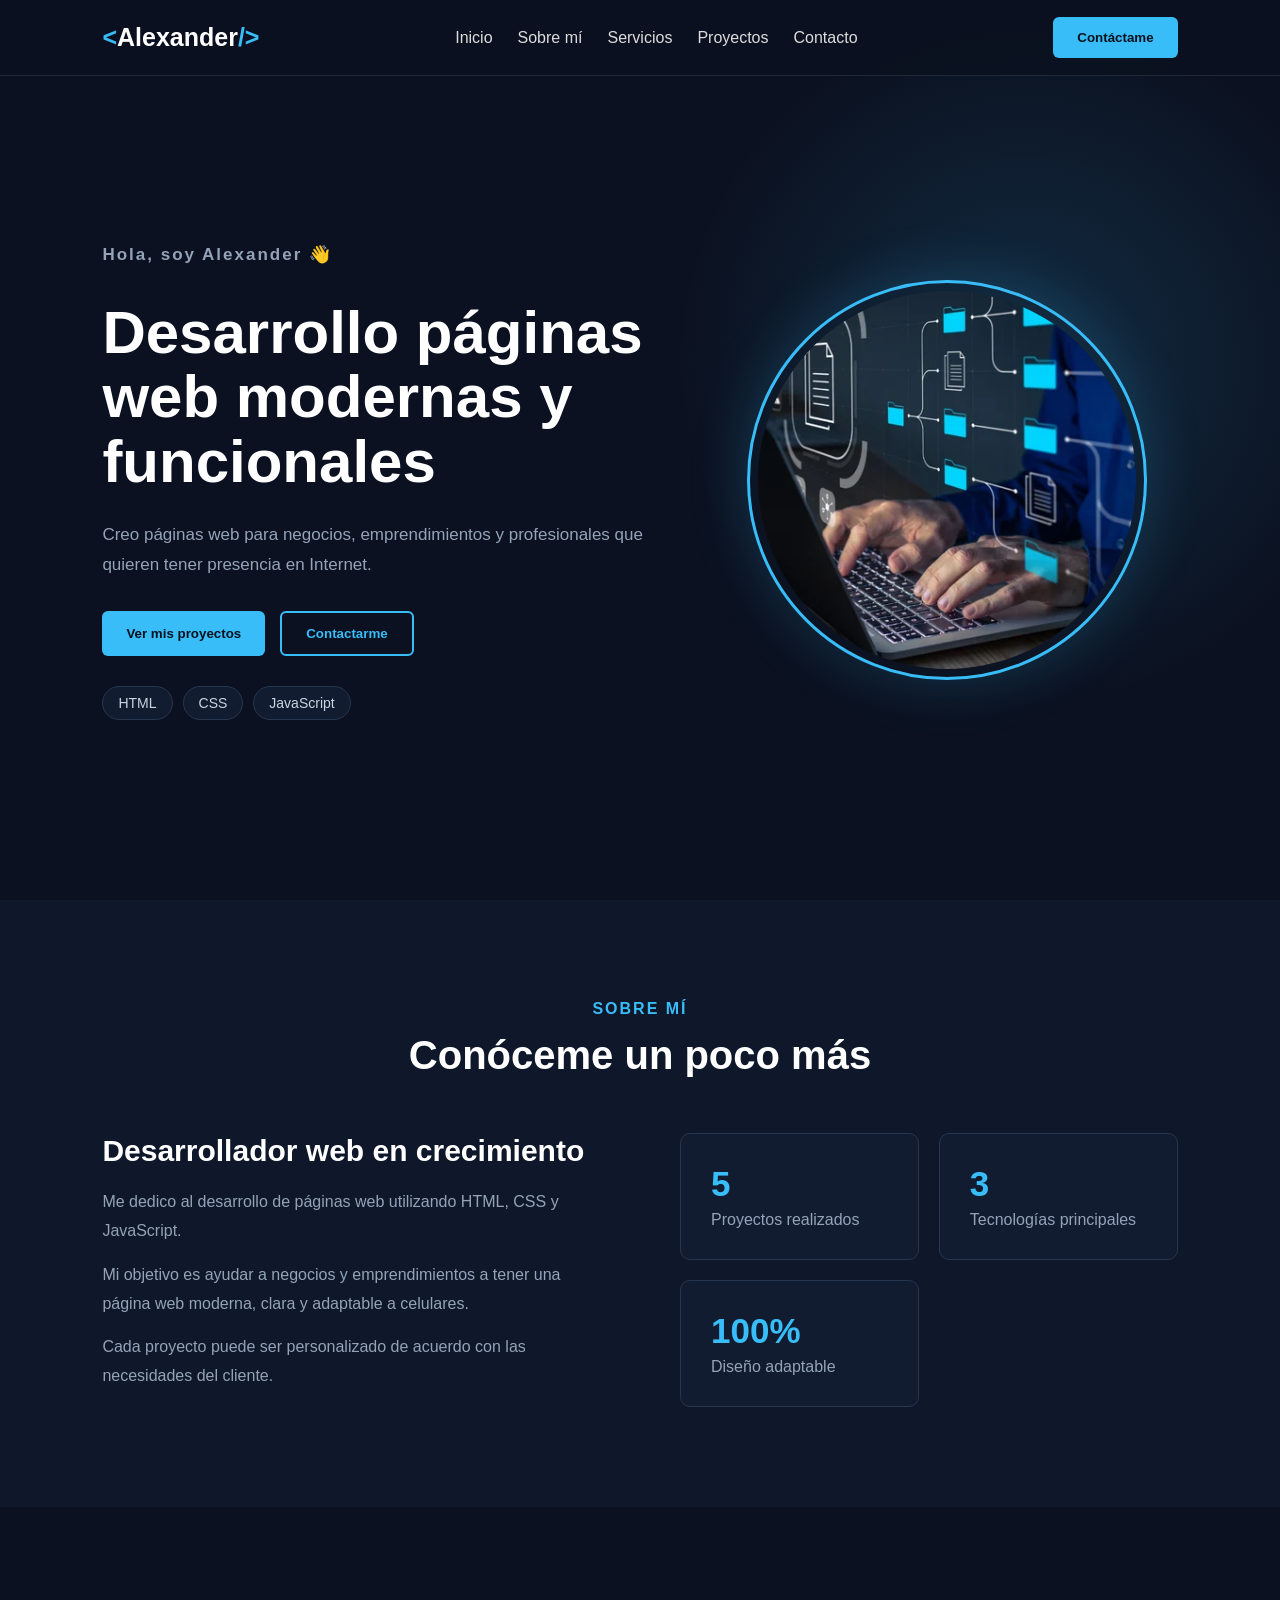
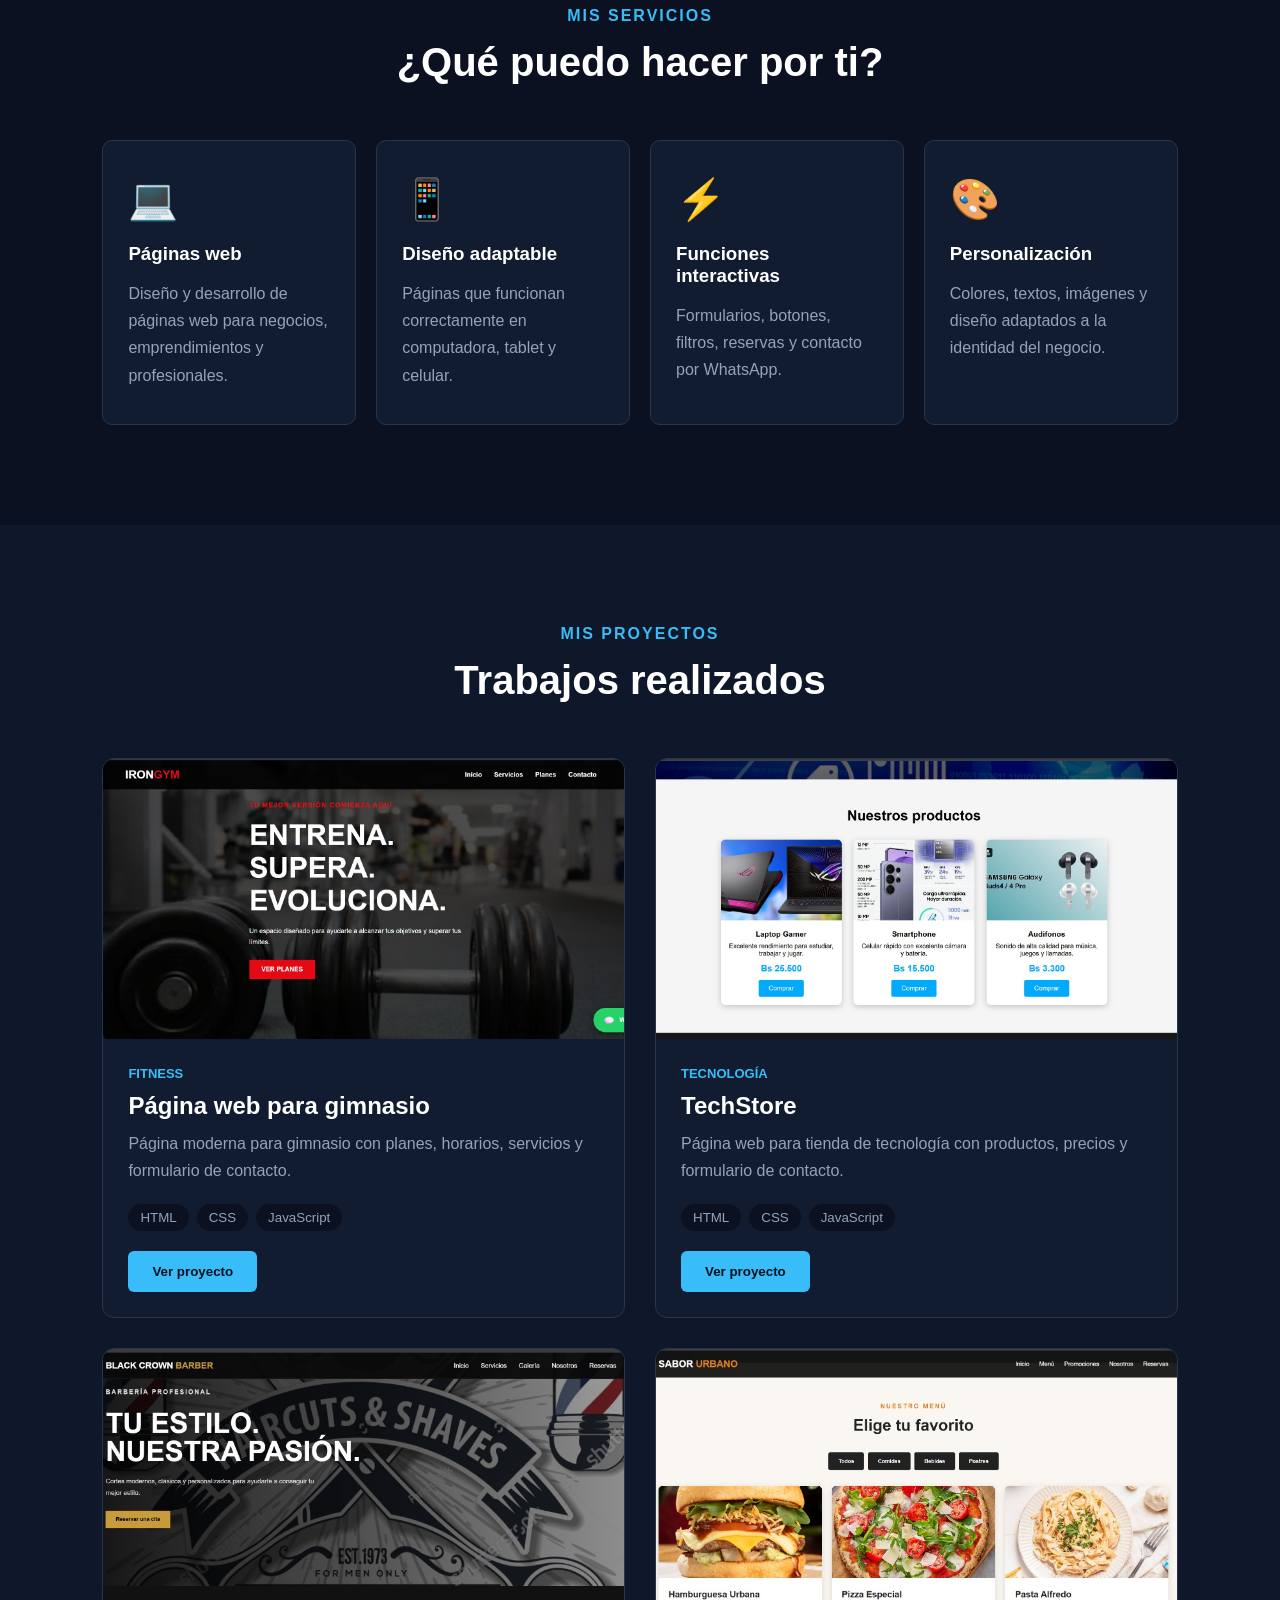
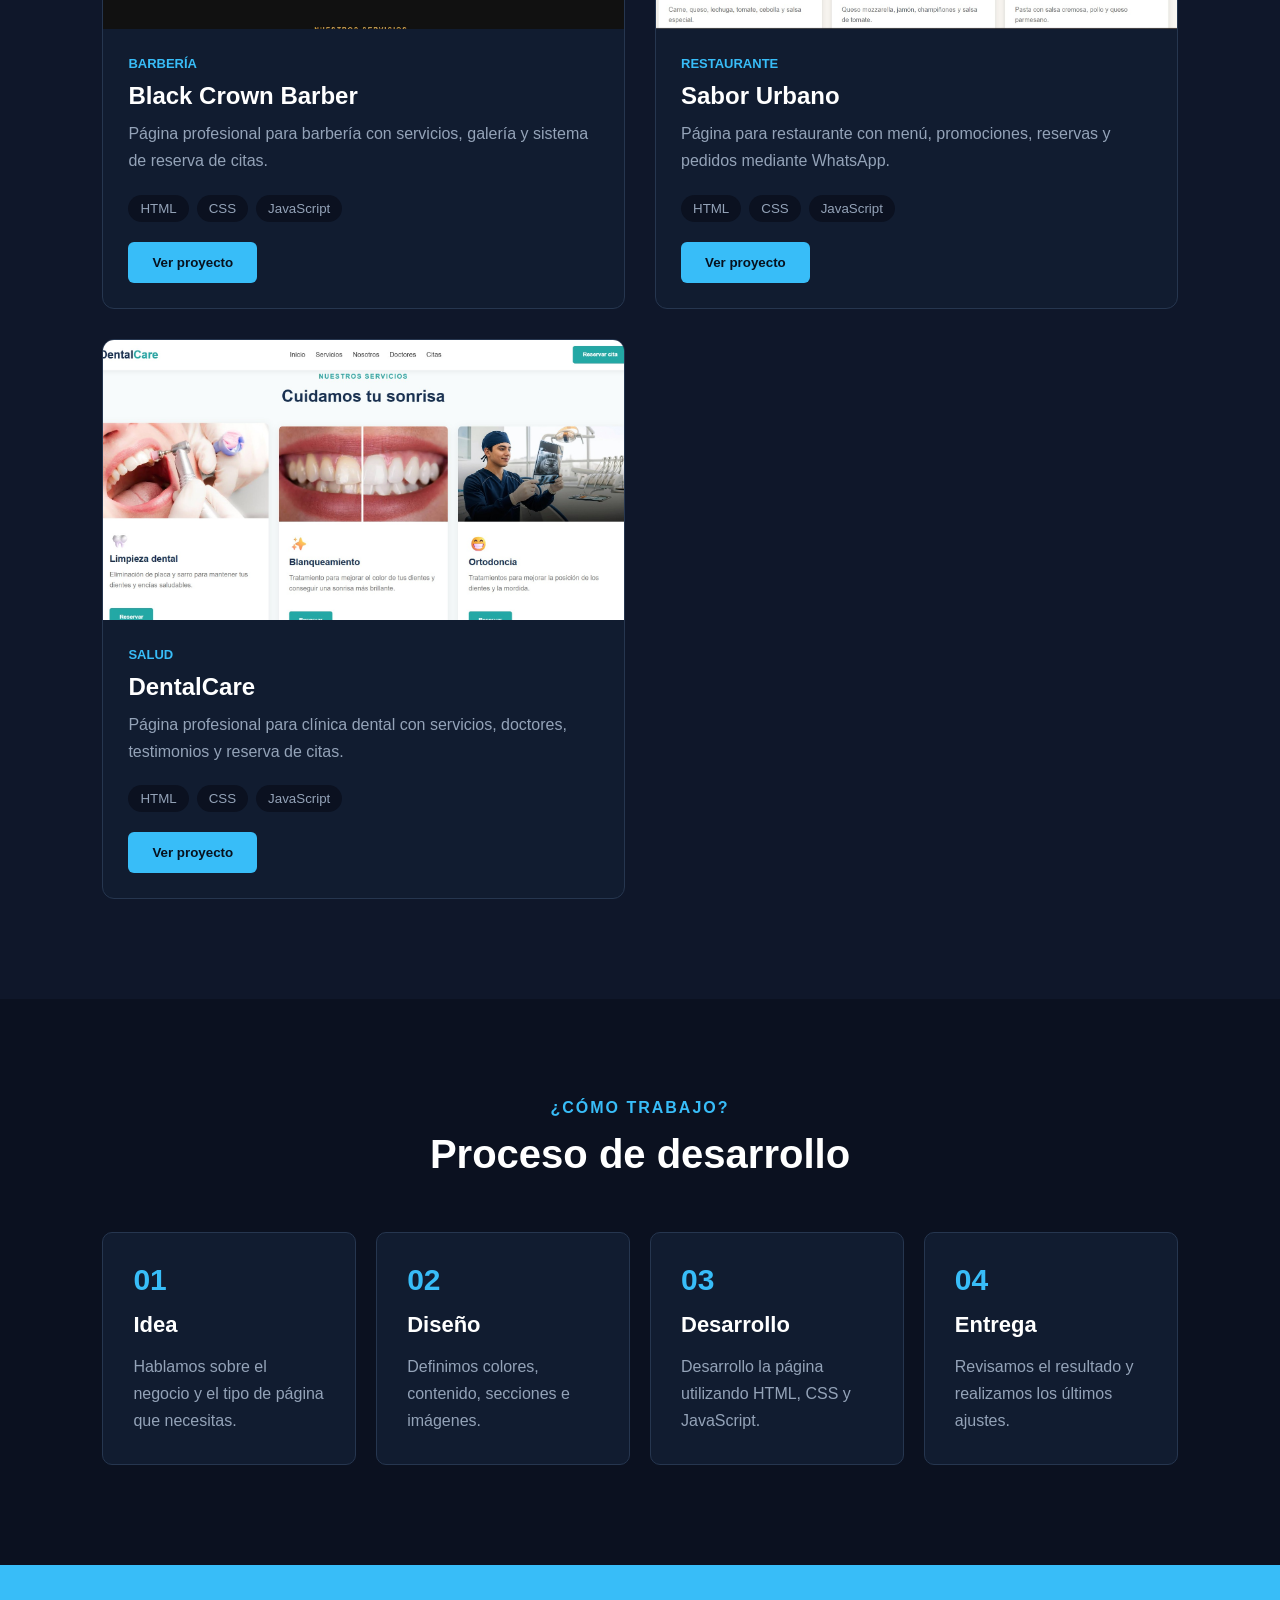
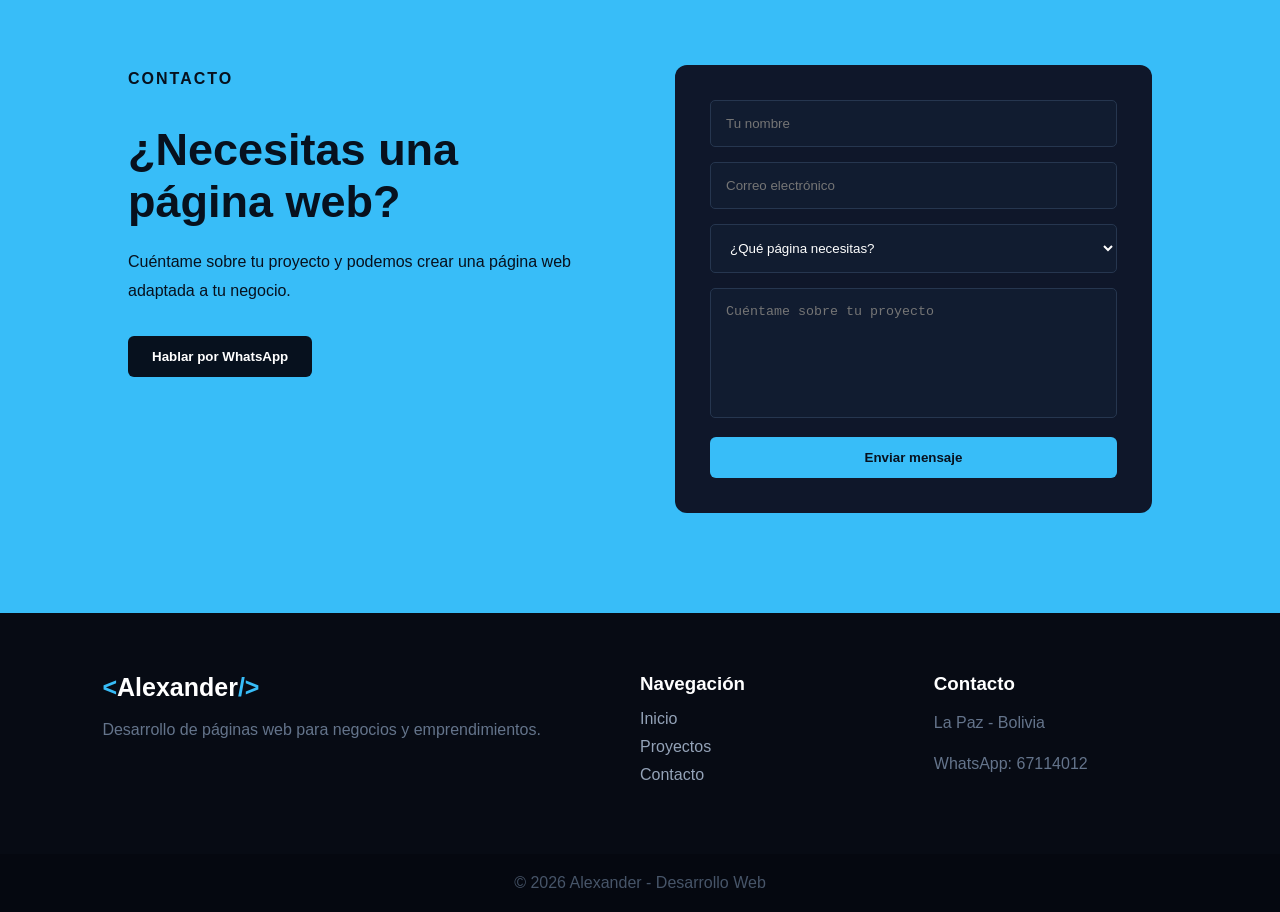
==== commit 183bd90b: "Actualizar número de WhatsApp del portafolio" ====
--- a/index.html
+++ b/index.html
@@ -735,7 +735,7 @@
             </p>
 
             <p>
-                WhatsApp: 00000000
+                WhatsApp: 67114012
             </p>
 
         </div>
